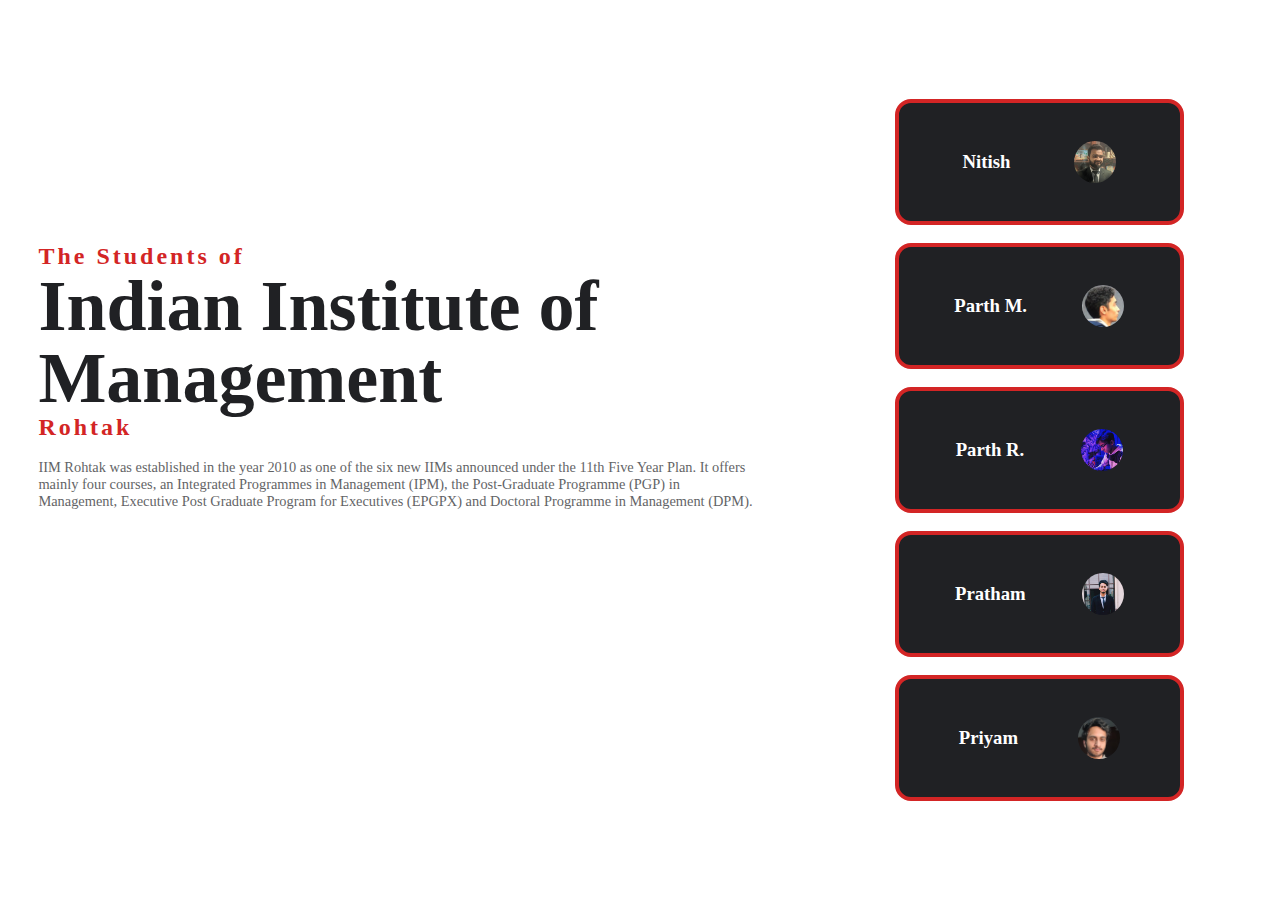
==== index.html @ 6e995bc8 "first commit" ====
<!DOCTYPE html>
<html lang="en">

<head>
    <meta charset="UTF-8">
    <meta http-equiv="X-UA-Compatible" content="IE=edge">
    <meta name="viewport" content="width=device-width, initial-scale=1.0">
    <title>Assignment 3</title>
    <link rel="stylesheet" href="./css/style.css">
    <link rel="stylesheet" href="./css/index.css">
    <link rel="shortcut icon" href="../../images/IIMR_Logo.png" type="image/x-icon">
</head>

<body>
    <header id="heading">
        <div class="wrapper">
            <div class="heading-wrapper">
                <p>The Students of</p>
                <h1>Indian Institute of Management</h1>
                <p>Rohtak</p>
            </div>
            <div class="para-wrapper">
                <p>
                    IIM Rohtak was established in the year 2010 as one of the six new IIMs announced under the 11th Five
                    Year Plan. It offers mainly four courses, an Integrated Programmes in Management (IPM), the
                    Post-Graduate Programme (PGP) in Management, Executive Post Graduate Program for Executives (EPGPX)
                    and Doctoral Programme in Management (DPM).
                </p>
            </div>
        </div>
        <a href="#main" class="scroll image-wrapper">
            <img src="./images/icons/down.svg" alt="Scroll Down">
        </a>
    </header>
    <main id="main">
        <div class="wrapper">
            <div class="student-box">
                <a href="./students/biography/nitish.html" class="student-name">
                    <h3>Nitish</h3>
                </a>
                <a href="./students/gallery/nitish.html" class="student-image image-wrapper">
                    <img src="./images/pfp/nitish.png" alt="Nitish's Gallery">
                </a>
            </div>
            <div class="student-box">
                <a href="./students/biography/parth_m.html" class="student-name">
                    <h3>Parth M.</h3>
                </a>
                <a href="./students/gallery/parth_m.html" class="student-image image-wrapper">
                    <img src="./images/pfp/parth_m.jpeg" alt="Parth Mankad's Gallery">
                </a>
            </div>
            <div class="student-box">
                <a href="./students/biography/parth_r.html" class="student-name">
                    <h3>Parth R.</h3>
                </a>
                <a href="./students/gallery/parth_r.html" class="student-image image-wrapper">
                    <img src="./images/pfp/parth_r.jpg" alt="Parth Rastogi's Gallery">
                </a>
            </div>
            <div class="student-box">
                <a href="./students/biography/pratham.html" class="student-name">
                    <h3>Pratham</h3>
                </a>
                <a href="./students/gallery/pratham.html" class="student-image image-wrapper">
                    <img src="./images/pfp/pratham.jpeg" alt="Pratham's Gallery">
                </a>
            </div>
            <div class="student-box">
                <a href="./students/biography/priyam.html" class="student-name">
                    <h3>Priyam</h3>
                </a>
                <a href="./students/gallery/priyam.html" class="student-image image-wrapper">
                    <img src="./images/pfp/priyam.jpg" alt="Priyam's Gallery">
                </a>
            </div>
        </div>
    </main>
    <footer>
        <a href="#heading" class="scroll image-wrapper">
            <img src="./images/icons/up.svg" alt="Scroll Up">
        </a>
    </footer>
</body>

</html>
---- css/style.css ----
:root {
  --accent-1: rgba(32, 33, 36, 255);
  --accent-2: rgb(255, 255, 255, 255);
}

@import url("https://fonts.googleapis.com/css2?family=Poppins:ital,wght@0,100;0,400;0,700;1,100;1,400;1,700&display=swap");

html {
  scroll-behavior: smooth;
  padding: 0;
  margin: 0;
}

body {
  height: 100vh;
  margin: 0;
  padding: 0;
  color: var(--accent-1);
  font-family: "Poppins";
  animation: fadeIn ease 1s;
}

a {
  text-decoration: none;
  color: inherit;
}

p {
  margin: 0;
}

h1 {
  margin: 0;
}

h3 {
  margin: 0;
}

.image-wrapper {
  display: flex;
  justify-content: center;
  align-items: center;
}

.image-wrapper img {
  width: 100%;
}

.scroll {
  width: fit-content;
  border-radius: 50%;
  margin: 5vh;
  padding: 1em;
  background-color: rgba(0, 0, 0, 0.1);
}

.scroll:active {
  background-color: rgba(0, 0, 0, 0.3);
}

@keyframes fadeIn {
  0% {
    opacity: 0;
  }
  100% {
    opacity: 1;
  }
}
---- css/index.css ----
:root {
  --accent-3: rgb(211, 37, 37);
}

header {
  height: 100vh;
  padding: 0 3vw;
  display: flex;
  flex-direction: column;
  justify-content: space-between;
  align-items: center;
  text-align: center;
}

header .wrapper {
  height: 100vh;
  width: 70vw;
  display: flex;
  flex-direction: column;
  justify-content: center;
}

header .wrapper div {
  display: flex;
  flex-direction: column;
  padding: 1vh 0;
}

header .heading-wrapper {
  flex: 2;
  justify-content: center;
}

header .heading-wrapper p {
  margin: 0;
  color: var(--accent-3);
  font-size: 1.25em;
  letter-spacing: 3px;
  font-weight: bold;
}

header .heading-wrapper h1 {
  margin: 0;
  font-size: clamp(2em, 6vw, 4.5em);
  line-height: 1.25em;
}

header .para-wrapper {
  flex: 1;
  justify-content: center;
}

header .para-wrapper p {
  margin: 0;
  opacity: 0.7;
  font-size: 0.9em;
}

main {
  display: flex;
  flex-direction: column;
  justify-content: center;
  align-items: center;
}

main .wrapper {
  display: flex;
  flex-direction: column;
  justify-content: center;
  align-items: stretch;
  width: 80%;
}

.student-box {
  display: flex;
  flex-direction: column;
  justify-content: space-evenly;
  align-items: center;
  border-radius: 1em;
  margin: 1vh 0;
  height: 35vh;
  background-color: var(--accent-1);
  color: var(--accent-2);
  border: 4px solid var(--accent-3);
  font-size: 1.5em;
}

.student-box .student-image {
  order: 0;
  width: 30%;
}

.student-image img {
  border-radius: 50%;
  width: 100%;
}

.student-box .student-name {
  order: 1;
}

.student-name h3 {
  margin: 0;
}

footer {
  display: flex;
  background-color: var(--accent-3);
  justify-content: center;
  margin-top: 4em;
}

@media screen and (min-width: 768px) {
  body {
    display: flex;
    flex-direction: row;
  }

  header {
    flex: 1.5;
    justify-content: center;
    text-align: left;
  }

  header .wrapper {
    width: auto;
  }

  header .wrapper div {
    flex: 1;
  }

  header .heading-wrapper {
    flex: 1;
    justify-content: flex-end;
  }

  header .para-wrapper {
    flex: 1;
    justify-content: flex-start;
  }

  header .heading-wrapper p {
    font-size: 1.5em;
    margin: 0;
  }

  header .heading-wrapper h1 {
    line-height: 1em;
  }

  header h1 {
    margin: 0;
  }

  .scroll {
    display: none;
  }

  main {
    flex: 1;
  }

  main .wrapper {
    height: 80vh;
    width: 60%;
  }

  .student-box {
    flex: 1;
    flex-direction: row;
    margin: 1vh 0;
    font-size: 1em;
    transition: flex 0.5s, font 0.5s;
  }

  .student-box:hover .student-image {
    width: 30%;
  }

  .student-box:hover {
    flex: 2;
    font-size: 1.25em;
  }

  .student-box .student-image {
    order: 1;
    width: 15%;
    transition: width 0.5s;
  }

  .student-box .student-name {
    order: 0;
  }
}
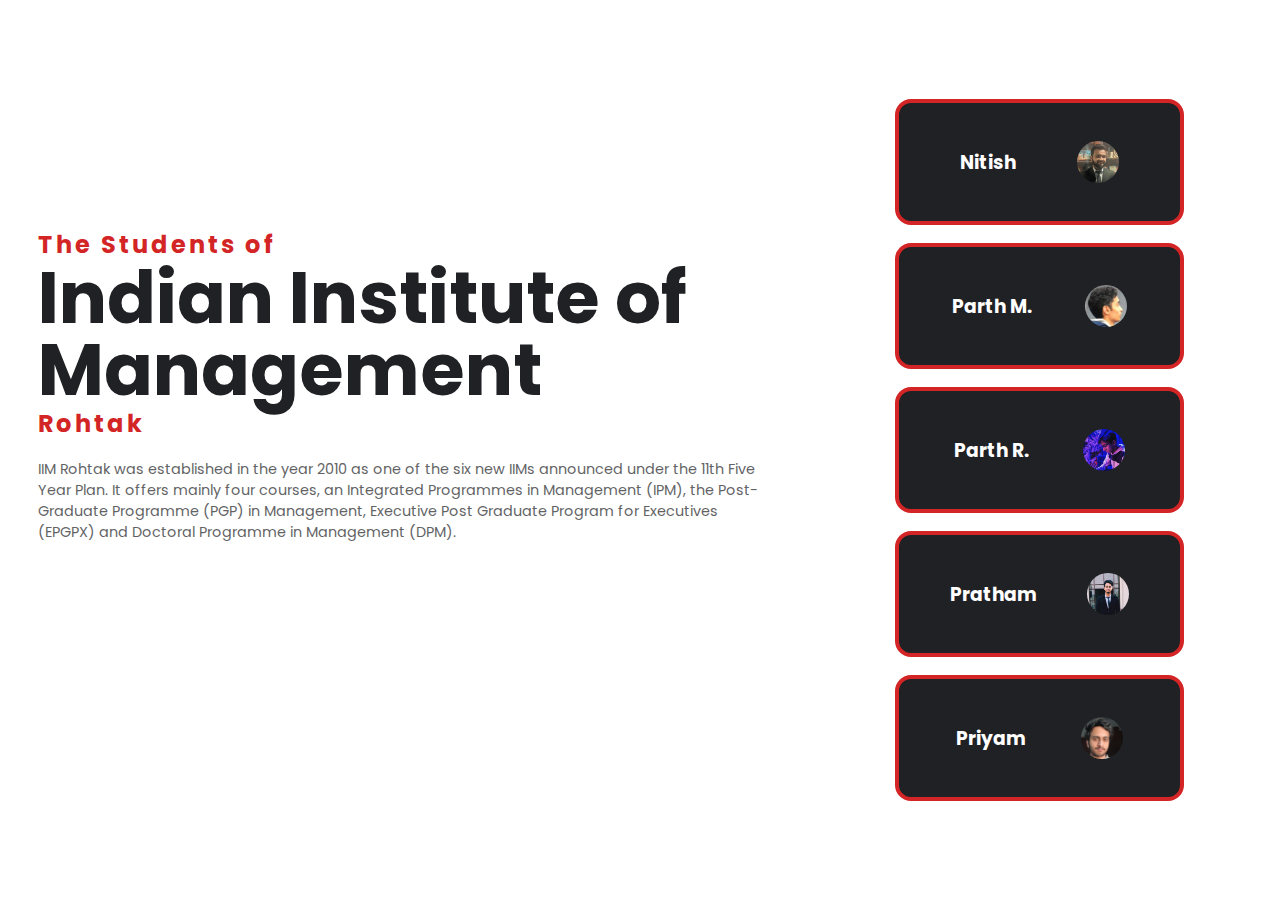
==== commit a1c1e7b9: "adding .gitignore" ====
--- a/index.html
+++ b/index.html
@@ -4,11 +4,13 @@
 <head>
     <meta charset="UTF-8">
     <meta http-equiv="X-UA-Compatible" content="IE=edge">
-    <meta name="viewport" content="width=device-width, initial-scale=1.0">
+    <meta name="viewport"
+        content="width=device-width, initial-scale=1.0">
     <title>Assignment 3</title>
     <link rel="stylesheet" href="./css/style.css">
     <link rel="stylesheet" href="./css/index.css">
-    <link rel="shortcut icon" href="../../images/IIMR_Logo.png" type="image/x-icon">
+    <link rel="shortcut icon" href="./images/IIMR_Logo.png"
+        type="image/x-icon">
 </head>
 
 <body>
@@ -21,9 +23,13 @@
             </div>
             <div class="para-wrapper">
                 <p>
-                    IIM Rohtak was established in the year 2010 as one of the six new IIMs announced under the 11th Five
-                    Year Plan. It offers mainly four courses, an Integrated Programmes in Management (IPM), the
-                    Post-Graduate Programme (PGP) in Management, Executive Post Graduate Program for Executives (EPGPX)
+                    IIM Rohtak was established in the year 2010 as one
+                    of the six new IIMs announced under the 11th Five
+                    Year Plan. It offers mainly four courses, an
+                    Integrated Programmes in Management (IPM), the
+                    Post-Graduate Programme (PGP) in Management,
+                    Executive Post Graduate Program for Executives
+                    (EPGPX)
                     and Doctoral Programme in Management (DPM).
                 </p>
             </div>
@@ -35,43 +41,58 @@
     <main id="main">
         <div class="wrapper">
             <div class="student-box">
-                <a href="./students/biography/nitish.html" class="student-name">
+                <a href="./students/biography/nitish.html"
+                    class="student-name">
                     <h3>Nitish</h3>
                 </a>
-                <a href="./students/gallery/nitish.html" class="student-image image-wrapper">
-                    <img src="./images/pfp/nitish.png" alt="Nitish's Gallery">
+                <a href="./students/gallery/nitish.html"
+                    class="student-image image-wrapper">
+                    <img src="./images/pfp/nitish.png"
+                        alt="Nitish's Gallery">
                 </a>
             </div>
             <div class="student-box">
-                <a href="./students/biography/parth_m.html" class="student-name">
+                <a href="./students/biography/parth_m.html"
+                    class="student-name">
                     <h3>Parth M.</h3>
                 </a>
-                <a href="./students/gallery/parth_m.html" class="student-image image-wrapper">
-                    <img src="./images/pfp/parth_m.jpeg" alt="Parth Mankad's Gallery">
+                <a href="./students/gallery/parth_m.html"
+                    class="student-image image-wrapper">
+                    <img src="./images/pfp/parth_m.jpeg"
+                        alt="Parth Mankad's Gallery">
                 </a>
             </div>
             <div class="student-box">
-                <a href="./students/biography/parth_r.html" class="student-name">
+                <a href="./students/biography/parth_r.html"
+                    class="student-name">
                     <h3>Parth R.</h3>
                 </a>
-                <a href="./students/gallery/parth_r.html" class="student-image image-wrapper">
-                    <img src="./images/pfp/parth_r.jpg" alt="Parth Rastogi's Gallery">
+                <a href="./students/gallery/parth_r.html"
+                    class="student-image image-wrapper">
+                    <img src="./images/pfp/parth_r.jpg"
+                        alt="Parth Rastogi's Gallery">
                 </a>
             </div>
             <div class="student-box">
-                <a href="./students/biography/pratham.html" class="student-name">
+                <a href="./students/biography/pratham.html"
+                    class="student-name">
                     <h3>Pratham</h3>
                 </a>
-                <a href="./students/gallery/pratham.html" class="student-image image-wrapper">
-                    <img src="./images/pfp/pratham.jpeg" alt="Pratham's Gallery">
+                <a href="./students/gallery/pratham.html"
+                    class="student-image image-wrapper">
+                    <img src="./images/pfp/pratham.jpeg"
+                        alt="Pratham's Gallery">
                 </a>
             </div>
             <div class="student-box">
-                <a href="./students/biography/priyam.html" class="student-name">
+                <a href="./students/biography/priyam.html"
+                    class="student-name">
                     <h3>Priyam</h3>
                 </a>
-                <a href="./students/gallery/priyam.html" class="student-image image-wrapper">
-                    <img src="./images/pfp/priyam.jpg" alt="Priyam's Gallery">
+                <a href="./students/gallery/priyam.html"
+                    class="student-image image-wrapper">
+                    <img src="./images/pfp/priyam.jpg"
+                        alt="Priyam's Gallery">
                 </a>
             </div>
         </div>
--- a/css/style.css
+++ b/css/style.css
@@ -1,9 +1,9 @@
+@import url("https://fonts.googleapis.com/css2?family=Poppins:ital,wght@0,100;0,400;0,700;1,100;1,400;1,700&display=swap");
+
 :root {
   --accent-1: rgba(32, 33, 36, 255);
   --accent-2: rgb(255, 255, 255, 255);
 }
-
-@import url("https://fonts.googleapis.com/css2?family=Poppins:ital,wght@0,100;0,400;0,700;1,100;1,400;1,700&display=swap");
 
 html {
   scroll-behavior: smooth;
@@ -16,7 +16,7 @@
   margin: 0;
   padding: 0;
   color: var(--accent-1);
-  font-family: "Poppins";
+  font-family: "Poppins", sans-serif;
   animation: fadeIn ease 1s;
 }
 
--- a/css/index.css
+++ b/css/index.css
@@ -3,17 +3,17 @@
 }
 
 header {
-  height: 100vh;
+  height: 90vh;
+  margin-bottom: 10vh;
   padding: 0 3vw;
   display: flex;
   flex-direction: column;
-  justify-content: space-between;
+  justify-content: space-evenly;
   align-items: center;
   text-align: center;
 }
 
 header .wrapper {
-  height: 100vh;
   width: 70vw;
   display: flex;
   flex-direction: column;
@@ -53,7 +53,7 @@
 header .para-wrapper p {
   margin: 0;
   opacity: 0.7;
-  font-size: 0.9em;
+  font-size: clamp(0.7em, 2vw, 0.9em);
 }
 
 main {
@@ -117,12 +117,14 @@
   }
 
   header {
+    height: 100vh;
     flex: 1.5;
     justify-content: center;
     text-align: left;
   }
 
   header .wrapper {
+    height: 100vh;
     width: auto;
   }
 
